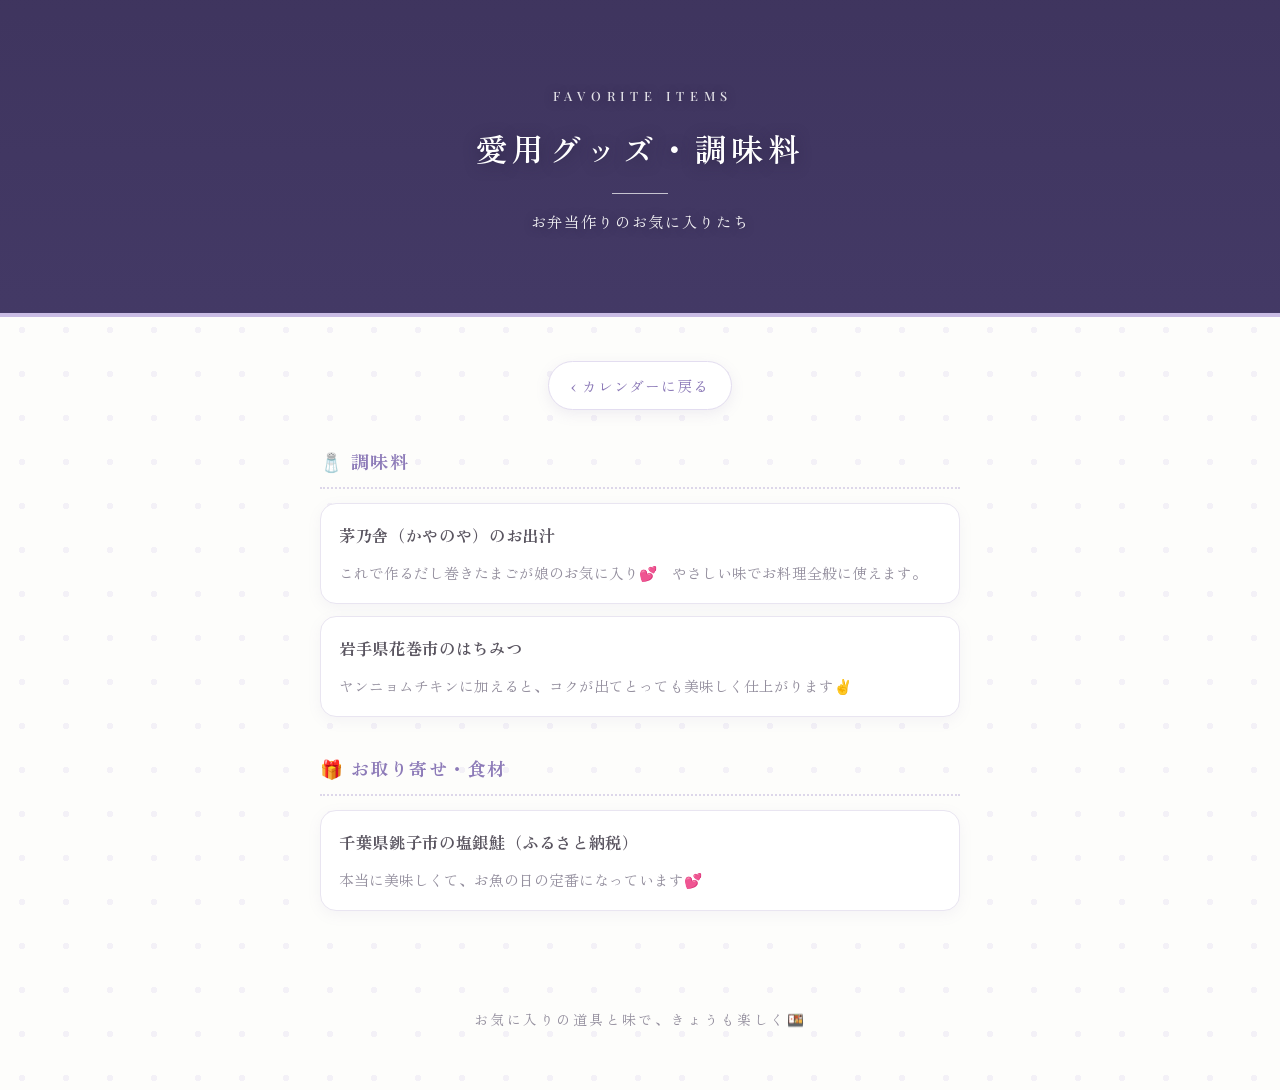
==== goods.html @ ddf980e9 "愛用グッズ・調味料の専用ページを追加 - goods.html：カテゴリ別（お弁当箱/保冷剤/調理道具/調味料/お取り寄せ・食材/その他）に紹介 - goods.js：グッズを1行で追加できるデータフ" ====
<!DOCTYPE html>
<html lang="ja">
<head>
  <meta charset="UTF-8">
  <meta name="viewport" content="width=device-width, initial-scale=1.0">
  <title>愛用グッズ・調味料 | 今日の娘弁当</title>
  <link rel="preconnect" href="https://fonts.googleapis.com">
  <link rel="preconnect" href="https://fonts.gstatic.com" crossorigin>
  <link href="https://fonts.googleapis.com/css2?family=Playfair+Display:ital,wght@0,400;0,500;0,600;1,400&family=Zen+Old+Mincho:wght@400;500;700&display=swap" rel="stylesheet">
  <link rel="stylesheet" href="style.css">
</head>
<body>

  <header class="site-header">
    <div class="header-inner">
      <p class="site-eyebrow">FAVORITE ITEMS</p>
      <h1 class="site-title">愛用グッズ・調味料</h1>
      <p class="site-subtitle">お弁当作りのお気に入りたち</p>
    </div>
  </header>

  <main>
    <p class="page-nav"><a href="index.html" class="nav-link">‹ カレンダーに戻る</a></p>

    <div id="goods-area" class="goods-area"></div>
  </main>

  <footer class="site-footer">
    <p>お気に入りの道具と味で、きょうも楽しく🍱</p>
  </footer>

  <script src="goods.js"></script>
  <script>
    // ▼▼ ここから下はプログラムです。さわらなくて大丈夫です ▼▼

    // カテゴリの表示順と見出しの絵文字
    const CATEGORY_ORDER = [
      ["お弁当箱", "🍱"],
      ["保冷剤", "🧊"],
      ["調理道具", "🍳"],
      ["調味料", "🧂"],
      ["お取り寄せ・食材", "🎁"],
      ["その他", "✨"],
    ];

    const area = document.getElementById("goods-area");

    if (typeof goodsList === "undefined" || goodsList.length === 0) {
      area.innerHTML = '<p class="goods-empty">まだ登録がありません。goods.js に追加してね😊</p>';
    } else {
      // カテゴリごとにまとめる
      const groups = {};
      for (const g of goodsList) {
        const cat = (g && g.category) ? g.category : "その他";
        (groups[cat] = groups[cat] || []).push(g);
      }

      // 決まった順 → その後に、順番表に無いカテゴリを登場順で
      const ordered = CATEGORY_ORDER.map(function (c) { return c[0]; });
      const emoji = {};
      CATEGORY_ORDER.forEach(function (c) { emoji[c[0]] = c[1]; });
      const cats = ordered.filter(function (c) { return groups[c]; });
      for (const c in groups) { if (cats.indexOf(c) === -1) cats.push(c); }

      for (const cat of cats) {
        const section = document.createElement("section");
        section.className = "goods-group";

        const h = document.createElement("h2");
        h.className = "goods-cat";
        h.textContent = (emoji[cat] ? emoji[cat] + " " : "") + cat;
        section.appendChild(h);

        for (const item of groups[cat]) {
          const card = document.createElement("div");
          card.className = "goods-card";

          const name = document.createElement("p");
          name.className = "goods-name";
          name.textContent = item.name || "";
          card.appendChild(name);

          if (item.comment) {
            const c = document.createElement("p");
            c.className = "goods-comment";
            c.textContent = item.comment;
            card.appendChild(c);
          }

          if (item.link) {
            const a = document.createElement("a");
            a.className = "goods-link";
            a.href = item.link;
            a.target = "_blank";
            a.rel = "noopener noreferrer";
            a.textContent = "見てみる →";
            card.appendChild(a);
          }

          section.appendChild(card);
        }

        area.appendChild(section);
      }
    }
  </script>
</body>
</html>
---- style.css ----
/* =========================================
   今日の娘弁当 デザイン
   （このファイルはさわらなくて大丈夫です）
   ========================================= */

:root {
  --white: #fdfdfb;
  --lavender-pale: #f3f0fa;
  --lavender: #c9bce4;
  --lavender-deep: #8d7bb8;
  --green-pale: #eef4ea;
  --green: #a8c8a0;
  --green-deep: #6f9468;
  --gray-text: #5a5560;
  --gray-soft: #948f9e;
  --plum: #393052;        /* カレンダーの濃いラベンダー */
  --plum-deep: #2c2540;
}

* {
  box-sizing: border-box;
}

body {
  margin: 0;
  background-color: var(--white);
  /* ごくうっすらとしたラベンダーの水玉 */
  background-image: radial-gradient(rgba(201, 188, 228, 0.18) 10%, transparent 11%);
  background-size: 44px 44px;
  color: var(--gray-text);
  font-family: "Zen Old Mincho", "Hiragino Mincho ProN", "Yu Mincho", serif;
  line-height: 1.9;
}

/* ---------- ヘッダー（カフェ風パンケーキ写真 × ラベンダーの大人かっこいい雰囲気） ----------
   写真はUnsplash（無料・商用利用可・クレジット不要のライセンス）から読み込んでいます。
   自分の写真に変えたいときは、images フォルダに header.jpg という名前で
   横長の写真をアップロードするだけで、自動でそちらが優先されます。 */

.site-header {
  background-image:
    linear-gradient(rgba(56, 46, 84, 0.62), rgba(56, 46, 84, 0.38)),
    url("images/header.jpg"),
    url("https://images.unsplash.com/photo-1567620905732-2d1ec7ab7445?auto=format&fit=crop&w=1600&q=70");
  background-size: cover, cover, cover;
  background-position: center;
  background-color: #4a4070; /* 写真が読み込めないときの予備の色 */
  padding: 84px 16px 76px;
  text-align: center;
  border-bottom: 4px solid var(--lavender);
}

.header-inner {
  display: inline-block;
}

.site-eyebrow {
  margin: 0 0 10px;
  font-family: "Playfair Display", serif;
  font-size: 0.8rem;
  font-weight: 500;
  color: rgba(255, 255, 255, 0.85);
  letter-spacing: 0.45em;
  text-indent: 0.45em; /* 字間ぶんのズレを中央に戻す */
  text-shadow: 0 1px 8px rgba(40, 32, 62, 0.6);
}

.site-title {
  font-family: "Zen Old Mincho", "Hiragino Mincho ProN", serif;
  font-size: 2rem;
  font-weight: 600;
  margin: 0;
  color: #ffffff;
  letter-spacing: 0.14em;
  text-shadow: 0 2px 14px rgba(40, 32, 62, 0.65);
}

.site-subtitle {
  margin: 14px 0 0;
  padding-top: 14px;
  font-size: 0.95rem;
  color: rgba(255, 255, 255, 0.92);
  letter-spacing: 0.12em;
  text-shadow: 0 1px 8px rgba(40, 32, 62, 0.6);
  position: relative;
}

/* サブタイトルの上の細い飾り線 */
.site-subtitle::before {
  content: "";
  position: absolute;
  top: 0;
  left: 50%;
  transform: translateX(-50%);
  width: 56px;
  height: 1px;
  background: rgba(255, 255, 255, 0.7);
}

/* ---------- プロフィールカード ---------- */

.profile {
  display: flex;
  align-items: center;
  gap: 16px;
  background: #ffffff;
  border: 1px solid #e9e5f1;
  border-radius: 18px;
  box-shadow: 0 6px 18px rgba(141, 123, 184, 0.08);
  padding: 14px 18px;
  margin-bottom: 30px;
}

.profile-icon {
  width: 72px;
  height: 72px;
  flex-shrink: 0;
  border-radius: 50%;
  object-fit: cover;
  border: 2px solid var(--lavender-pale);
  background: #fff;
}

.profile-name {
  margin: 0 0 4px;
  font-family: "Playfair Display", serif;
  font-size: 0.95rem;
  font-weight: 600;
  letter-spacing: 0.25em;
  color: var(--lavender-deep);
}

.profile-leaf {
  font-size: 0.75rem;
  letter-spacing: normal;
}

.profile-text {
  margin: 0;
  font-size: 0.78rem;
  line-height: 1.9;
  letter-spacing: 0.03em;
  color: var(--gray-soft);
}

/* ---------- カレンダー（ヘッダーに合わせた濃いラベンダーのパネル） ---------- */

main {
  max-width: 760px;
  margin: 0 auto;
  padding: 44px 14px 24px;
}

.calendar-panel {
  background: linear-gradient(160deg, var(--plum), var(--plum-deep));
  border-radius: 24px;
  padding: 26px 22px 30px;
  box-shadow: 0 18px 50px rgba(44, 37, 64, 0.35);
  border: 1px solid rgba(201, 188, 228, 0.25);
}

/* 月の切り替え */
.cal-nav {
  display: flex;
  align-items: center;
  justify-content: space-between;
  margin-bottom: 22px;
}

.cal-title {
  text-align: center;
}

.cal-month {
  display: block;
  font-family: "Playfair Display", serif;
  font-size: 1.35rem;
  font-weight: 600;
  letter-spacing: 0.32em;
  text-indent: 0.32em;
  color: #ffffff;
  line-height: 1.2;
}

.cal-year {
  display: block;
  font-family: "Playfair Display", serif;
  font-style: italic;
  font-size: 0.85rem;
  letter-spacing: 0.3em;
  text-indent: 0.3em;
  color: var(--lavender);
}

.cal-btn {
  width: 42px;
  height: 42px;
  border-radius: 50%;
  border: 1px solid rgba(201, 188, 228, 0.5);
  background: transparent;
  color: var(--lavender);
  font-size: 1.5rem;
  line-height: 1;
  cursor: pointer;
  transition: background 0.2s, color 0.2s;
  font-family: "Playfair Display", serif;
}

.cal-btn:hover:not(:disabled) {
  background: rgba(201, 188, 228, 0.18);
  color: #fff;
}

.cal-btn:disabled {
  opacity: 0.25;
  cursor: default;
}

/* カレンダーの表 */
.cal-grid {
  display: grid;
  grid-template-columns: repeat(7, 1fr);
  gap: 6px;
}

.cal-wd {
  text-align: center;
  font-family: "Playfair Display", serif;
  font-size: 0.66rem;
  letter-spacing: 0.18em;
  color: rgba(201, 188, 228, 0.85);
  padding: 4px 0 10px;
}

.cal-cell {
  position: relative;
  aspect-ratio: 1 / 1;
  border-radius: 10px;
  background: rgba(255, 255, 255, 0.06);
  overflow: hidden;
}

.cal-cell.blank {
  background: transparent;
}

.cal-daynum {
  position: absolute;
  top: 4px;
  left: 5px;
  z-index: 2;
  font-family: "Playfair Display", serif;
  font-size: 0.78rem;
  color: rgba(255, 255, 255, 0.8);
  line-height: 1;
  padding: 2px 5px;
}

/* 写真がある日 */
.cal-cell.has-photo {
  cursor: pointer;
}

.cal-cell.has-photo .cal-daynum {
  background: rgba(44, 37, 64, 0.72);
  border-radius: 999px;
  color: #fff;
}

.cal-photo {
  position: absolute;
  inset: 0;
  width: 100%;
  height: 100%;
  object-fit: cover;
  transition: transform 0.25s ease;
}

.cal-cell.has-photo:hover .cal-photo,
.cal-cell.has-photo:focus-visible .cal-photo {
  transform: scale(1.08);
}

.cal-cell.has-photo:focus-visible {
  outline: 2px solid var(--lavender);
}

/* 今日の日付 */
.cal-cell.today {
  box-shadow: inset 0 0 0 2px var(--green);
}

/* ---------- お休みメモ・祝日の文字 ---------- */

.cal-cell.has-note {
  background: rgba(201, 188, 228, 0.10);
}

.cal-note {
  position: absolute;
  inset: 0;
  display: flex;
  align-items: center;
  justify-content: center;
  padding: 16px 3px 4px;
  text-align: center;
  font-family: "Zen Old Mincho", serif;
  font-size: 0.6rem;
  line-height: 1.5;
  letter-spacing: 0.06em;
  color: var(--lavender);
  overflow: hidden;
}

/* 祝日はやさしいローズ色で */
.cal-note.cal-holiday {
  color: #dba8b4;
}

.cal-cell.has-note .cal-daynum {
  color: rgba(255, 255, 255, 0.55);
}

.cal-empty {
  margin: 20px 0 0;
  text-align: center;
  font-size: 0.88rem;
  letter-spacing: 0.1em;
  color: rgba(201, 188, 228, 0.8);
}

/* ---------- 写真の拡大表示（クリックで開く窓） ---------- */

.modal {
  position: fixed;
  inset: 0;
  z-index: 100;
  display: flex;
  align-items: center;
  justify-content: center;
  padding: 18px;
}

/* hidden属性がついているときは確実に消す */
.modal[hidden] {
  display: none;
}

.modal-backdrop {
  position: absolute;
  inset: 0;
  background: rgba(30, 25, 48, 0.82);
  backdrop-filter: blur(3px);
}

.modal-box {
  position: relative;
  margin: 0;
  background: #fff;
  border-radius: 18px;
  max-width: 540px;
  width: 100%;
  max-height: 92vh;
  overflow-y: auto;
  box-shadow: 0 24px 70px rgba(0, 0, 0, 0.45);
}

.modal-img {
  display: block;
  width: 100%;
  height: auto;
}

.modal-close {
  position: absolute;
  top: 10px;
  right: 10px;
  z-index: 2;
  width: 38px;
  height: 38px;
  border-radius: 50%;
  border: none;
  background: rgba(44, 37, 64, 0.7);
  color: #fff;
  font-size: 1.4rem;
  line-height: 1;
  cursor: pointer;
}

.modal-close:hover {
  background: rgba(44, 37, 64, 0.95);
}

/* 前後にめくる矢印（大きい表示の左右） */
.modal-arrow {
  position: absolute;
  top: 50%;
  transform: translateY(-50%);
  z-index: 3;
  width: 52px;
  height: 52px;
  border-radius: 50%;
  border: 1px solid rgba(255, 255, 255, 0.35);
  background: rgba(44, 37, 64, 0.55);
  color: #fff;
  font-family: "Playfair Display", serif;
  font-size: 1.9rem;
  line-height: 1;
  cursor: pointer;
  transition: background 0.2s, opacity 0.2s;
}

.modal-arrow:hover:not(:disabled) {
  background: rgba(44, 37, 64, 0.85);
}

.modal-arrow:disabled {
  opacity: 0.2;
  cursor: default;
}

.modal-prev { left: 14px; }
.modal-next { right: 14px; }

/* スマホでは矢印を少し小さく、写真の端に寄せる */
@media (max-width: 600px) {
  .modal-arrow {
    width: 44px;
    height: 44px;
    font-size: 1.6rem;
  }
  .modal-prev { left: 6px; }
  .modal-next { right: 6px; }
}

.modal-info {
  padding: 18px 22px 24px;
}

.modal-date-en {
  margin: 0;
  font-family: "Playfair Display", serif;
  font-style: italic;
  font-size: 0.95rem;
  letter-spacing: 0.16em;
  color: var(--lavender-deep);
}

.modal-date-ja {
  margin: 2px 0 0;
  font-size: 0.8rem;
  letter-spacing: 0.1em;
  color: var(--gray-soft);
}

.modal-comment {
  margin: 12px 0 0;
  padding-top: 12px;
  border-top: 1px dotted #ddd7ea;
  font-size: 1rem;
  line-height: 2;
  letter-spacing: 0.05em;
}

/* ---------- フッター ---------- */

.site-footer {
  text-align: center;
  padding: 24px 16px 44px;
  color: var(--gray-soft);
  font-size: 0.85rem;
  letter-spacing: 0.18em;
}

/* ---------- スマホで見たとき ---------- */

@media (max-width: 480px) {
  .site-title {
    font-size: 1.4rem;
  }

  .calendar-panel {
    padding: 18px 10px 22px;
    border-radius: 18px;
  }

  .cal-grid {
    gap: 4px;
  }

  .cal-daynum {
    font-size: 0.66rem;
    top: 2px;
    left: 3px;
  }

  .cal-month {
    font-size: 1.05rem;
  }

  .cal-btn {
    width: 36px;
    height: 36px;
  }
}

/* ---------- ページ移動リンク（グッズページへ／戻る） ---------- */

.page-nav {
  text-align: center;
  margin: 0 0 34px;
}

/* index側のグッズボタン（塗りのやさしいボタン） */
.nav-link {
  display: inline-block;
  text-decoration: none;
  font-size: 0.92rem;
  letter-spacing: 0.06em;
  color: var(--lavender-deep);
  background: #fff;
  border: 1px solid #e3ddf0;
  border-radius: 999px;
  padding: 10px 22px;
  box-shadow: 0 4px 14px rgba(141, 123, 184, 0.12);
  transition: background 0.2s, color 0.2s;
}

.nav-link:hover {
  background: var(--lavender-pale);
  color: var(--plum);
}

/* goods側の「戻る」は控えめに左寄せ */
.goods-area {
  max-width: 640px;
  margin: 0 auto;
}

/* ---------- 愛用グッズ・調味料 ---------- */

.goods-group {
  margin-bottom: 34px;
}

.goods-cat {
  font-family: "Zen Old Mincho", serif;
  font-size: 1.15rem;
  font-weight: 700;
  color: var(--lavender-deep);
  margin: 0 0 14px;
  padding-bottom: 8px;
  border-bottom: 2px dotted #ddd7ea;
  letter-spacing: 0.08em;
}

.goods-card {
  background: #fff;
  border: 1px solid #e9e5f1;
  border-radius: 16px;
  padding: 16px 18px;
  margin-bottom: 12px;
  box-shadow: 0 4px 14px rgba(141, 123, 184, 0.08);
}

.goods-name {
  margin: 0;
  font-size: 1.02rem;
  font-weight: 700;
  color: var(--gray-text);
  letter-spacing: 0.04em;
}

.goods-comment {
  margin: 8px 0 0;
  font-size: 0.92rem;
  line-height: 1.9;
  color: var(--gray-soft);
}

.goods-link {
  display: inline-block;
  margin-top: 12px;
  text-decoration: none;
  font-size: 0.85rem;
  letter-spacing: 0.05em;
  color: #fff;
  background: var(--lavender-deep);
  border-radius: 999px;
  padding: 6px 18px;
  transition: background 0.2s;
}

.goods-link:hover {
  background: var(--plum);
}

.goods-empty {
  text-align: center;
  color: var(--gray-soft);
}
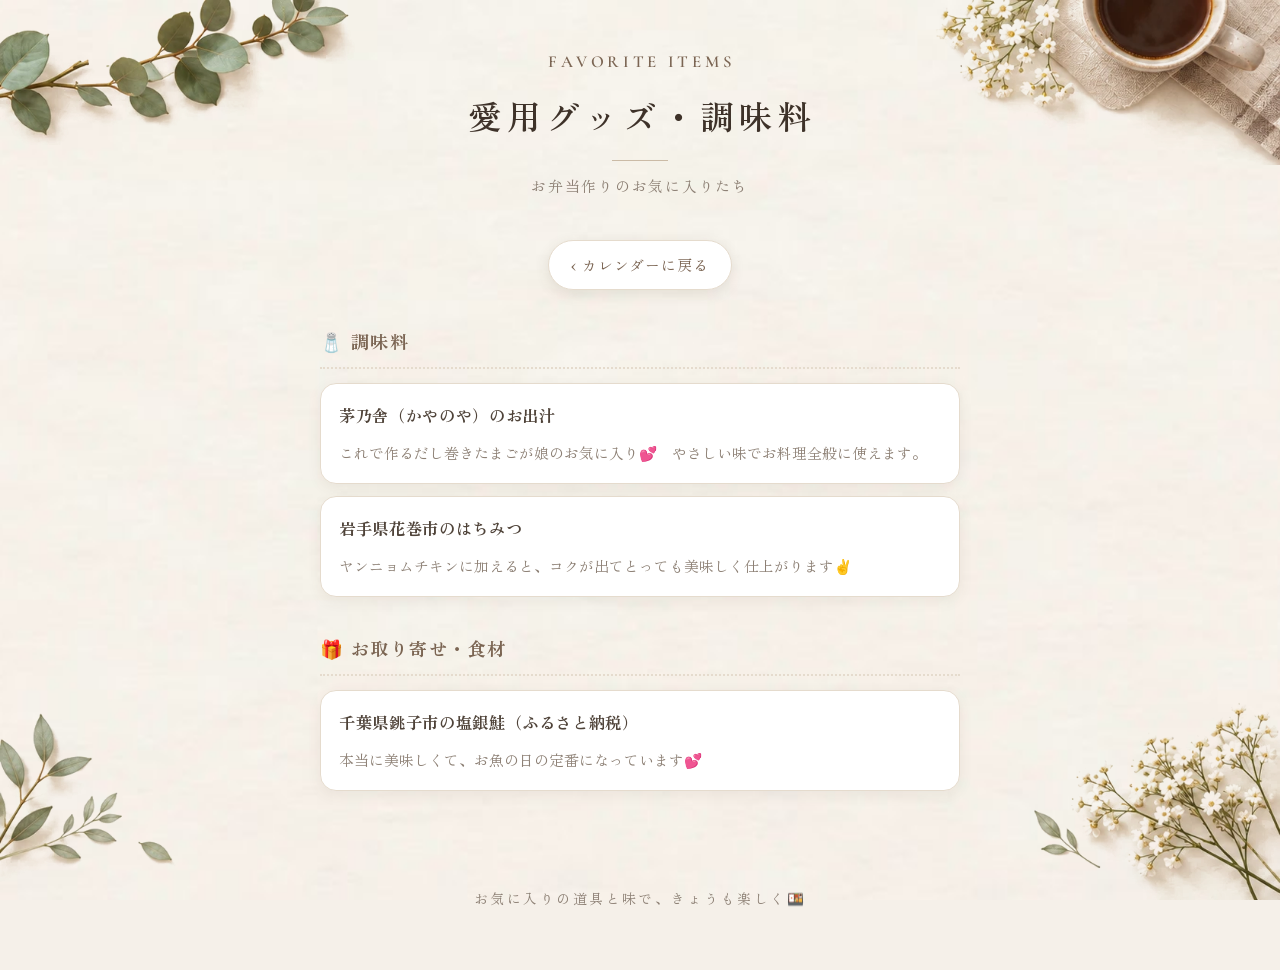
==== commit c89d19a7: "ブログの背景とデザインをクリーム色の紙×ユーカリ・かすみ草の雰囲気に変更 Co-Authored-By: Claude Opus 5.5 <noreply@anthropic.com> Claude-" ====
--- a/goods.html
+++ b/goods.html
@@ -6,7 +6,7 @@
   <title>愛用グッズ・調味料 | 今日の娘弁当</title>
   <link rel="preconnect" href="https://fonts.googleapis.com">
   <link rel="preconnect" href="https://fonts.gstatic.com" crossorigin>
-  <link href="https://fonts.googleapis.com/css2?family=Playfair+Display:ital,wght@0,400;0,500;0,600;1,400&family=Zen+Old+Mincho:wght@400;500;700&display=swap" rel="stylesheet">
+  <link href="https://fonts.googleapis.com/css2?family=Cormorant+Garamond:ital,wght@0,500;0,600;1,500&family=Playfair+Display:ital,wght@0,400;0,500;0,600;1,400&family=Zen+Old+Mincho:wght@400;500;700&display=swap" rel="stylesheet">
   <link rel="stylesheet" href="style.css">
 </head>
 <body>
@@ -36,7 +36,9 @@
     // カテゴリの表示順と見出しの絵文字
     const CATEGORY_ORDER = [
       ["お弁当箱", "🍱"],
+      ["水筒", "🥤"],
       ["保冷剤", "🧊"],
+      ["保冷バッグ", "👜"],
       ["調理道具", "🍳"],
       ["調味料", "🧂"],
       ["お取り寄せ・食材", "🎁"],
--- a/style.css
+++ b/style.css
@@ -4,84 +4,97 @@
    ========================================= */
 
 :root {
-  --white: #fdfdfb;
-  --lavender-pale: #f3f0fa;
-  --lavender: #c9bce4;
-  --lavender-deep: #8d7bb8;
-  --green-pale: #eef4ea;
-  --green: #a8c8a0;
-  --green-deep: #6f9468;
-  --gray-text: #5a5560;
-  --gray-soft: #948f9e;
-  --plum: #393052;        /* カレンダーの濃いラベンダー */
-  --plum-deep: #2c2540;
+  /* クリーム色の紙 × 茶色の文字 × ユーカリのグリーン */
+  --white: #f5f0e9;       /* 背景の紙の色 */
+  --lavender-pale: #f1ebe1;
+  --lavender: #cbbba6;
+  --lavender-deep: #7b6553;
+  --green-pale: #eef1e8;
+  --green: #a7b89c;
+  --green-deep: #6c8262;
+  --gray-text: #4f4339;
+  --gray-soft: #8d8075;
+  --plum: #5b4a3d;
+  --plum-deep: #3e3229;
+  --card: rgba(255, 253, 249, 0.92);   /* カレンダーのマスなど白っぽいカード */
+  --line: #e5dbcd;                      /* うすい線 */
 }
 
 * {
   box-sizing: border-box;
 }
 
+html {
+  background: var(--white);
+}
+
 body {
   margin: 0;
-  background-color: var(--white);
-  /* ごくうっすらとしたラベンダーの水玉 */
-  background-image: radial-gradient(rgba(201, 188, 228, 0.18) 10%, transparent 11%);
-  background-size: 44px 44px;
   color: var(--gray-text);
   font-family: "Zen Old Mincho", "Hiragino Mincho ProN", "Yu Mincho", serif;
   line-height: 1.9;
 }
 
-/* ---------- ヘッダー（カフェ風パンケーキ写真 × ラベンダーの大人かっこいい雰囲気） ----------
-   写真はUnsplash（無料・商用利用可・クレジット不要のライセンス）から読み込んでいます。
-   自分の写真に変えたいときは、images フォルダに header.jpg という名前で
-   横長の写真をアップロードするだけで、自動でそちらが優先されます。 */
+/* 背景：クリーム色の紙と、四すみのユーカリ・かすみ草・コーヒーの飾り
+   （画面に固定して、スクロールしても四すみに見えるようにしています） */
+body::before {
+  content: "";
+  position: fixed;
+  inset: 0;
+  z-index: -1;
+  pointer-events: none;
+  background:
+    url("images/deco-tl.png") left top / var(--deco-tl) auto no-repeat,
+    url("images/deco-tr.png") right top / var(--deco-tr) auto no-repeat,
+    url("images/deco-bl.png") left bottom / var(--deco-bl) auto no-repeat,
+    url("images/deco-br.png") right bottom / var(--deco-br) auto no-repeat,
+    url("images/bg-paper.jpg") center / cover no-repeat,
+    var(--white);
+  --deco-tl: clamp(150px, 28vw, 470px);
+  --deco-tr: clamp(150px, 28vw, 467px);
+  --deco-bl: clamp(80px, 14vw, 235px);
+  --deco-br: clamp(110px, 20vw, 337px);
+}
+
+/* ---------- ヘッダー（紙の上に、落ち着いた茶色の文字） ---------- */
 
 .site-header {
-  background-image:
-    linear-gradient(rgba(56, 46, 84, 0.62), rgba(56, 46, 84, 0.38)),
-    url("images/header.jpg"),
-    url("https://images.unsplash.com/photo-1567620905732-2d1ec7ab7445?auto=format&fit=crop&w=1600&q=70");
-  background-size: cover, cover, cover;
-  background-position: center;
-  background-color: #4a4070; /* 写真が読み込めないときの予備の色 */
-  padding: 84px 16px 76px;
-  text-align: center;
-  border-bottom: 4px solid var(--lavender);
+  padding: 46px 16px 20px;
+  text-align: center;
 }
 
 .header-inner {
   display: inline-block;
 }
 
+/* 小さい英語のタイトル「CHIRU's BENTO DIARY」 */
 .site-eyebrow {
-  margin: 0 0 10px;
-  font-family: "Playfair Display", serif;
-  font-size: 0.8rem;
-  font-weight: 500;
-  color: rgba(255, 255, 255, 0.85);
-  letter-spacing: 0.45em;
-  text-indent: 0.45em; /* 字間ぶんのズレを中央に戻す */
-  text-shadow: 0 1px 8px rgba(40, 32, 62, 0.6);
+  margin: 0 0 6px;
+  font-family: "Cormorant Garamond", "Playfair Display", serif;
+  font-size: 1.05rem;
+  font-weight: 600;
+  color: var(--lavender-deep);
+  letter-spacing: 0.22em;
+  text-indent: 0.22em; /* 字間ぶんのズレを中央に戻す */
 }
 
 .site-title {
   font-family: "Zen Old Mincho", "Hiragino Mincho ProN", serif;
-  font-size: 2rem;
+  font-size: 2.1rem;
   font-weight: 600;
   margin: 0;
-  color: #ffffff;
+  color: var(--plum-deep);
   letter-spacing: 0.14em;
-  text-shadow: 0 2px 14px rgba(40, 32, 62, 0.65);
+  text-indent: 0.14em;
 }
 
 .site-subtitle {
-  margin: 14px 0 0;
-  padding-top: 14px;
-  font-size: 0.95rem;
-  color: rgba(255, 255, 255, 0.92);
+  margin: 12px 0 0;
+  padding-top: 12px;
+  font-family: "Zen Old Mincho", serif;
+  font-size: 0.92rem;
+  color: var(--gray-soft);
   letter-spacing: 0.12em;
-  text-shadow: 0 1px 8px rgba(40, 32, 62, 0.6);
   position: relative;
 }
 
@@ -94,7 +107,7 @@
   transform: translateX(-50%);
   width: 56px;
   height: 1px;
-  background: rgba(255, 255, 255, 0.7);
+  background: var(--lavender);
 }
 
 /* ---------- プロフィールカード ---------- */
@@ -104,9 +117,9 @@
   align-items: center;
   gap: 16px;
   background: #ffffff;
-  border: 1px solid #e9e5f1;
+  border: 1px solid var(--line);
   border-radius: 18px;
-  box-shadow: 0 6px 18px rgba(141, 123, 184, 0.08);
+  box-shadow: 0 6px 18px rgba(91, 74, 61, 0.08);
   padding: 14px 18px;
   margin-bottom: 30px;
 }
@@ -143,20 +156,16 @@
   color: var(--gray-soft);
 }
 
-/* ---------- カレンダー（ヘッダーに合わせた濃いラベンダーのパネル） ---------- */
+/* ---------- カレンダー（白っぽいマス目に写真をのせる） ---------- */
 
 main {
-  max-width: 760px;
+  max-width: 820px;
   margin: 0 auto;
-  padding: 44px 14px 24px;
+  padding: 20px 14px 24px;
 }
 
 .calendar-panel {
-  background: linear-gradient(160deg, var(--plum), var(--plum-deep));
-  border-radius: 24px;
-  padding: 26px 22px 30px;
-  box-shadow: 0 18px 50px rgba(44, 37, 64, 0.35);
-  border: 1px solid rgba(201, 188, 228, 0.25);
+  padding: 4px 0 10px;
 }
 
 /* 月の切り替え */
@@ -164,55 +173,55 @@
   display: flex;
   align-items: center;
   justify-content: space-between;
-  margin-bottom: 22px;
+  margin-bottom: 18px;
 }
 
 .cal-title {
   text-align: center;
+  font-family: "Cormorant Garamond", "Playfair Display", serif;
+  font-style: italic;
+  font-size: 1.6rem;
+  letter-spacing: 0.14em;
+  color: var(--plum-deep);
+  line-height: 1.3;
+}
+
+.cal-month,
+.cal-year {
+  display: inline;
 }
 
 .cal-month {
-  display: block;
-  font-family: "Playfair Display", serif;
-  font-size: 1.35rem;
-  font-weight: 600;
-  letter-spacing: 0.32em;
-  text-indent: 0.32em;
-  color: #ffffff;
-  line-height: 1.2;
-}
-
-.cal-year {
-  display: block;
-  font-family: "Playfair Display", serif;
-  font-style: italic;
-  font-size: 0.85rem;
-  letter-spacing: 0.3em;
-  text-indent: 0.3em;
-  color: var(--lavender);
+  margin-right: 0.3em;
+}
+
+/* 数字の高さをそろえる */
+.cal-title,
+.cal-daynum {
+  font-variant-numeric: lining-nums;
 }
 
 .cal-btn {
-  width: 42px;
-  height: 42px;
+  width: 46px;
+  height: 46px;
   border-radius: 50%;
-  border: 1px solid rgba(201, 188, 228, 0.5);
-  background: transparent;
-  color: var(--lavender);
+  border: 1px solid var(--line);
+  background: var(--card);
+  color: var(--plum);
   font-size: 1.5rem;
   line-height: 1;
   cursor: pointer;
-  transition: background 0.2s, color 0.2s;
-  font-family: "Playfair Display", serif;
+  box-shadow: 0 3px 10px rgba(91, 74, 61, 0.12);
+  transition: background 0.2s;
+  font-family: "Cormorant Garamond", serif;
 }
 
 .cal-btn:hover:not(:disabled) {
-  background: rgba(201, 188, 228, 0.18);
-  color: #fff;
+  background: #fff;
 }
 
 .cal-btn:disabled {
-  opacity: 0.25;
+  opacity: 0.35;
   cursor: default;
 }
 
@@ -220,51 +229,73 @@
 .cal-grid {
   display: grid;
   grid-template-columns: repeat(7, 1fr);
-  gap: 6px;
+  gap: 8px;
+  border-top: 1px solid var(--line);
+  padding-top: 4px;
 }
 
 .cal-wd {
   text-align: center;
-  font-family: "Playfair Display", serif;
-  font-size: 0.66rem;
-  letter-spacing: 0.18em;
-  color: rgba(201, 188, 228, 0.85);
-  padding: 4px 0 10px;
+  font-family: "Cormorant Garamond", "Playfair Display", serif;
+  font-size: 0.8rem;
+  font-weight: 600;
+  letter-spacing: 0.2em;
+  text-indent: 0.2em;
+  color: var(--plum);
+  padding: 6px 0 6px;
 }
 
 .cal-cell {
   position: relative;
-  aspect-ratio: 1 / 1;
+  aspect-ratio: 1 / 0.92;
   border-radius: 10px;
-  background: rgba(255, 255, 255, 0.06);
+  background: var(--card);
+  border: 1px solid var(--line);
+  box-shadow: 0 2px 6px rgba(91, 74, 61, 0.06);
   overflow: hidden;
 }
 
 .cal-cell.blank {
-  background: transparent;
+  background: rgba(255, 253, 249, 0.45);
+  box-shadow: none;
+}
+
+/* 記録のない日は、小さな葉っぱの飾り */
+.cal-cell:not(.blank):not(.has-photo):not(.has-note) {
+  background-image: url("data:image/svg+xml,%3Csvg xmlns='http://www.w3.org/2000/svg' viewBox='0 0 40 40'%3E%3Cg fill='none' stroke='%23a7b89c' stroke-width='1.2' stroke-linecap='round'%3E%3Cpath d='M12 34 C18 26 23 18 30 8'/%3E%3C/g%3E%3Cg fill='%23a7b89c' opacity='.85'%3E%3Cpath d='M30 8 c-4 1-6 4-5 8 c4-1 6-4 5-8z'/%3E%3Cpath d='M24 15 c-5-1-8 1-9 5 c5 1 8-1 9-5z'/%3E%3Cpath d='M25 18 c4 0 7 2 7 6 c-4 0-7-2-7-6z'/%3E%3Cpath d='M19 23 c-5-1-8 1-9 5 c5 1 8-1 9-5z'/%3E%3Cpath d='M20 26 c4 0 7 2 7 6 c-4 0-7-2-7-6z'/%3E%3C/g%3E%3C/svg%3E");
+  background-repeat: no-repeat;
+  background-position: 62% 68%;
+  background-size: 36% auto;
 }
 
 .cal-daynum {
   position: absolute;
-  top: 4px;
-  left: 5px;
+  top: 6px;
+  left: 7px;
   z-index: 2;
-  font-family: "Playfair Display", serif;
-  font-size: 0.78rem;
-  color: rgba(255, 255, 255, 0.8);
+  font-family: "Cormorant Garamond", "Playfair Display", serif;
+  font-size: 1.05rem;
+  font-weight: 600;
+  color: var(--plum);
   line-height: 1;
-  padding: 2px 5px;
-}
-
-/* 写真がある日 */
+  padding: 2px 4px;
+}
+
+/* 写真がある日：日付を白い丸の中に */
 .cal-cell.has-photo {
   cursor: pointer;
 }
 
 .cal-cell.has-photo .cal-daynum {
-  background: rgba(44, 37, 64, 0.72);
+  display: flex;
+  align-items: center;
+  justify-content: center;
+  min-width: 1.75em;
+  height: 1.75em;
+  padding: 0 3px;
+  background: rgba(255, 253, 249, 0.92);
   border-radius: 999px;
-  color: #fff;
+  box-shadow: 0 1px 4px rgba(62, 50, 41, 0.18);
 }
 
 .cal-photo {
@@ -278,11 +309,11 @@
 
 .cal-cell.has-photo:hover .cal-photo,
 .cal-cell.has-photo:focus-visible .cal-photo {
-  transform: scale(1.08);
+  transform: scale(1.06);
 }
 
 .cal-cell.has-photo:focus-visible {
-  outline: 2px solid var(--lavender);
+  outline: 2px solid var(--green-deep);
 }
 
 /* 今日の日付 */
@@ -291,10 +322,6 @@
 }
 
 /* ---------- お休みメモ・祝日の文字 ---------- */
-
-.cal-cell.has-note {
-  background: rgba(201, 188, 228, 0.10);
-}
 
 .cal-note {
   position: absolute;
@@ -302,23 +329,19 @@
   display: flex;
   align-items: center;
   justify-content: center;
-  padding: 16px 3px 4px;
+  padding: 18px 3px 4px;
   text-align: center;
   font-family: "Zen Old Mincho", serif;
-  font-size: 0.6rem;
+  font-size: 0.72rem;
   line-height: 1.5;
-  letter-spacing: 0.06em;
-  color: var(--lavender);
+  letter-spacing: 0.08em;
+  color: var(--plum);
   overflow: hidden;
 }
 
-/* 祝日はやさしいローズ色で */
+/* 祝日はやさしいローズブラウンで */
 .cal-note.cal-holiday {
-  color: #dba8b4;
-}
-
-.cal-cell.has-note .cal-daynum {
-  color: rgba(255, 255, 255, 0.55);
+  color: #b07a6c;
 }
 
 .cal-empty {
@@ -326,7 +349,7 @@
   text-align: center;
   font-size: 0.88rem;
   letter-spacing: 0.1em;
-  color: rgba(201, 188, 228, 0.8);
+  color: var(--gray-soft);
 }
 
 /* ---------- 写真の拡大表示（クリックで開く窓） ---------- */
@@ -349,7 +372,7 @@
 .modal-backdrop {
   position: absolute;
   inset: 0;
-  background: rgba(30, 25, 48, 0.82);
+  background: rgba(46, 37, 30, 0.8);
   backdrop-filter: blur(3px);
 }
 
@@ -380,7 +403,7 @@
   height: 38px;
   border-radius: 50%;
   border: none;
-  background: rgba(44, 37, 64, 0.7);
+  background: rgba(62, 50, 41, 0.7);
   color: #fff;
   font-size: 1.4rem;
   line-height: 1;
@@ -388,7 +411,7 @@
 }
 
 .modal-close:hover {
-  background: rgba(44, 37, 64, 0.95);
+  background: rgba(62, 50, 41, 0.95);
 }
 
 /* 前後にめくる矢印（大きい表示の左右） */
@@ -401,7 +424,7 @@
   height: 52px;
   border-radius: 50%;
   border: 1px solid rgba(255, 255, 255, 0.35);
-  background: rgba(44, 37, 64, 0.55);
+  background: rgba(62, 50, 41, 0.55);
   color: #fff;
   font-family: "Playfair Display", serif;
   font-size: 1.9rem;
@@ -411,7 +434,7 @@
 }
 
 .modal-arrow:hover:not(:disabled) {
-  background: rgba(44, 37, 64, 0.85);
+  background: rgba(62, 50, 41, 0.85);
 }
 
 .modal-arrow:disabled {
@@ -456,7 +479,7 @@
 .modal-comment {
   margin: 12px 0 0;
   padding-top: 12px;
-  border-top: 1px dotted #ddd7ea;
+  border-top: 1px dotted var(--line);
   font-size: 1rem;
   line-height: 2;
   letter-spacing: 0.05em;
@@ -479,28 +502,31 @@
     font-size: 1.4rem;
   }
 
-  .calendar-panel {
-    padding: 18px 10px 22px;
-    border-radius: 18px;
-  }
-
   .cal-grid {
     gap: 4px;
   }
 
+  .cal-cell {
+    border-radius: 7px;
+  }
+
   .cal-daynum {
-    font-size: 0.66rem;
-    top: 2px;
+    font-size: 0.74rem;
+    top: 3px;
     left: 3px;
   }
 
-  .cal-month {
-    font-size: 1.05rem;
+  .cal-note {
+    font-size: 0.56rem;
+  }
+
+  .cal-title {
+    font-size: 1.2rem;
   }
 
   .cal-btn {
-    width: 36px;
-    height: 36px;
+    width: 38px;
+    height: 38px;
   }
 }
 
@@ -519,10 +545,10 @@
   letter-spacing: 0.06em;
   color: var(--lavender-deep);
   background: #fff;
-  border: 1px solid #e3ddf0;
+  border: 1px solid var(--line);
   border-radius: 999px;
   padding: 10px 22px;
-  box-shadow: 0 4px 14px rgba(141, 123, 184, 0.12);
+  box-shadow: 0 4px 14px rgba(91, 74, 61, 0.12);
   transition: background 0.2s, color 0.2s;
 }
 
@@ -550,17 +576,17 @@
   color: var(--lavender-deep);
   margin: 0 0 14px;
   padding-bottom: 8px;
-  border-bottom: 2px dotted #ddd7ea;
+  border-bottom: 2px dotted var(--line);
   letter-spacing: 0.08em;
 }
 
 .goods-card {
   background: #fff;
-  border: 1px solid #e9e5f1;
+  border: 1px solid var(--line);
   border-radius: 16px;
   padding: 16px 18px;
   margin-bottom: 12px;
-  box-shadow: 0 4px 14px rgba(141, 123, 184, 0.08);
+  box-shadow: 0 4px 14px rgba(91, 74, 61, 0.08);
 }
 
 .goods-name {
@@ -599,3 +625,22 @@
   text-align: center;
   color: var(--gray-soft);
 }
+
+/* 写真のない日記の日（フルーツだけ・メモだけ）— タップでコメントが読める */
+.cal-cell.diary-cell {
+  background: rgba(203, 187, 166, 0.14);
+  cursor: pointer;
+}
+
+.cal-cell.diary-cell::after {
+  content: "✎";
+  position: absolute;
+  bottom: 3px;
+  right: 5px;
+  font-size: 0.6rem;
+  color: rgba(203, 187, 166, 0.75);
+}
+
+.cal-cell.diary-cell:hover {
+  background: rgba(203, 187, 166, 0.22);
+}
